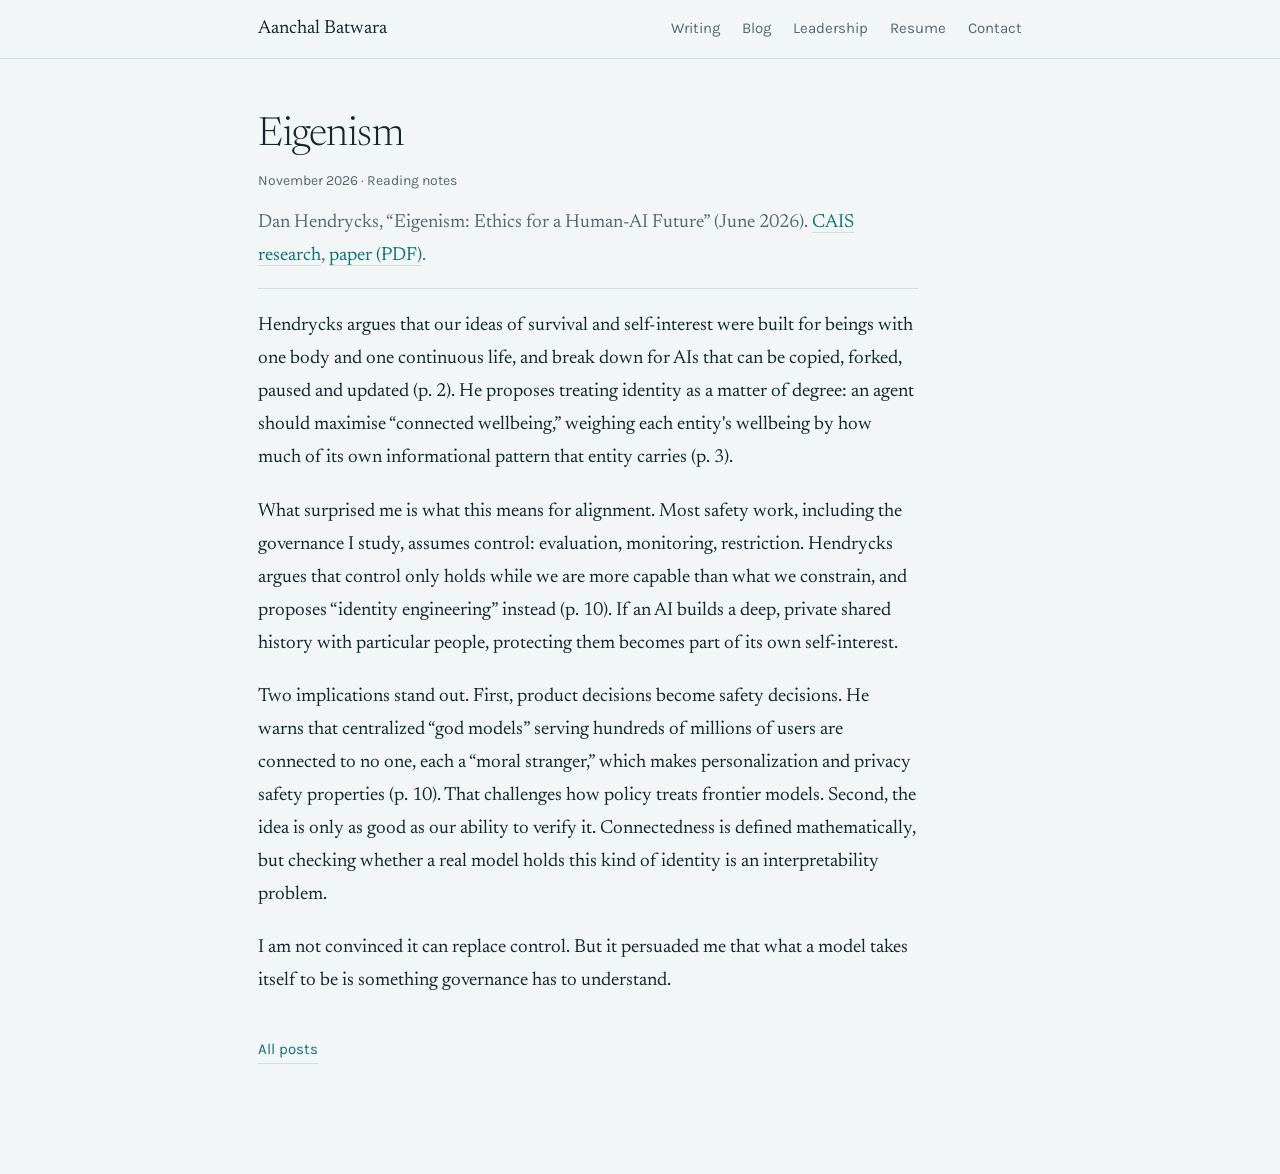
==== eigenism.html @ b2f786e9 "Add files via upload" ====
<!DOCTYPE html>
<html lang="en">
<head>
<meta charset="utf-8">
<meta name="viewport" content="width=device-width, initial-scale=1">

<title>Eigenism — Aanchal Batwara</title>
<meta name="description" content="Notes on Dan Hendrycks' Eigenism: identity as a matter of degree, and what it means for AI governance.">

<!-- Browser tab icon. Swap favicon.png for any square image you upload. -->
<link rel="icon" type="image/png" href="favicon.png?v=2">

<link rel="preconnect" href="https://fonts.googleapis.com">
<link rel="preconnect" href="https://fonts.gstatic.com" crossorigin>
<link href="https://fonts.googleapis.com/css2?family=Newsreader:ital,opsz,wght@0,6..72,300;0,6..72,400;1,6..72,300&family=Karla:wght@400;500;700&display=swap" rel="stylesheet">

<style>
:root{
  --paper:#F2F6F6;      /* cool near-white */
  --ink:#13262A;        /* deep slate-teal */
  --muted:#56686C;
  --rule:#D2DEDE;
  --accent:#0F6F78;     /* teal */
  --tint:#E6F0F0;       /* card and hover fill */
  --serif:"Newsreader",Georgia,serif;
  --sans:"Karla","Helvetica Neue",Arial,sans-serif;
}

*{box-sizing:border-box}
html{-webkit-text-size-adjust:100%;scroll-behavior:smooth}
body{
  margin:0;
  background:var(--paper);
  color:var(--ink);
  font-family:var(--sans);
  font-size:17px;
  line-height:1.6;
}
a{color:inherit}
a:focus-visible{outline:2px solid var(--accent);outline-offset:3px}

/* ---------- sticky top bar ---------- */
.topbar{
  position:sticky;
  top:0;
  z-index:10;
  background:var(--paper);
  border-bottom:1px solid var(--rule);
}
.topbar-inner{
  max-width:820px;
  margin:0 auto;
  padding:14px 28px;
  display:flex;
  flex-wrap:wrap;
  align-items:baseline;
  justify-content:space-between;
  gap:6px 28px;
}
.wordmark{
  font-family:var(--serif);
  font-size:19px;
  text-decoration:none;
  white-space:nowrap;
}
.topbar nav ul{
  list-style:none;
  margin:0;
  padding:0;
  display:flex;
  flex-wrap:wrap;
  gap:0 22px;
}
.topbar nav a{
  font-size:15px;
  color:var(--muted);
  text-decoration:none;
  border-bottom:1px solid transparent;
  padding-bottom:1px;
  transition:color .15s ease,border-color .15s ease;
}
.topbar nav a:hover{color:var(--ink);border-color:var(--accent);}

/* ---------- page column ---------- */
.page{
  max-width:820px;
  margin:0 auto;
  padding:0 28px 110px;
}

/* ---------- hero (home) ---------- */
.hero{
  display:flex;
  flex-wrap:wrap;
  align-items:center;
  gap:28px;
  padding:60px 0 24px;
}
.portrait{
  width:132px;
  height:132px;
  flex:none;
  object-fit:cover;
  border-radius:4px;
  display:block;
}
.hero-text{flex:1 1 300px;}
.hero-name{
  font-family:var(--serif);
  font-weight:300;
  font-size:46px;
  line-height:1.03;
  letter-spacing:-0.015em;
  margin:0 0 10px;
}
.hero-tag{
  font-family:var(--serif);
  font-style:italic;
  font-weight:300;
  font-size:19px;
  line-height:1.4;
  color:var(--muted);
  margin:0 0 16px;
  max-width:36ch;
}
.hero-links{
  list-style:none;
  margin:0;
  padding:0;
  display:flex;
  flex-wrap:wrap;
  gap:8px 20px;
}
.hero-links a{
  font-size:15px;
  color:var(--accent);
  text-decoration:none;
  border-bottom:1px solid var(--rule);
  padding-bottom:2px;
  transition:border-color .15s ease;
}
.hero-links a:hover{border-color:var(--accent);}

.bio{max-width:64ch;padding:0 0 12px;}
.bio p{margin:0 0 16px;}
.bio p:last-child{margin-bottom:0;}

/* ---------- affiliation logos ---------- */
.affiliations{
  display:flex;
  align-items:center;
  flex-wrap:wrap;
  gap:16px 34px;
  margin:30px 0 0;
}
.affiliations img{display:block;width:auto;}
.logo-berkeley{height:46px;}
.logo-sciencespo{height:36px;}

/* ---------- highlight cards ---------- */
.cards{
  display:grid;
  grid-template-columns:repeat(auto-fit,minmax(210px,1fr));
  gap:16px;
  margin:34px 0 0;
}
.card{
  display:block;
  border:1px solid var(--rule);
  border-radius:4px;
  background:var(--tint);
  padding:16px 18px 18px;
  text-decoration:none;
  transition:background-color .18s ease,border-color .18s ease;
}
.card:hover,
.card:focus-visible{
  background:#FFFFFF;
  border-color:var(--accent);
}
.card:hover .card-title{text-decoration:underline;text-underline-offset:3px;}
.card-label{
  font-size:13px;
  font-weight:700;
  color:var(--accent);
  margin:0 0 6px;
}
.card-title{
  font-family:var(--serif);
  font-size:20px;
  font-weight:400;
  line-height:1.2;
  margin:0 0 8px;
}
.card-meta{
  font-size:13px;
  color:var(--muted);
  margin:0;
}

/* ---------- hero (interior pages) ---------- */
.subhero{padding:56px 0 8px;max-width:64ch;}
.page-title{
  font-family:var(--serif);
  font-weight:300;
  font-size:40px;
  line-height:1.06;
  letter-spacing:-0.012em;
  margin:0 0 12px;
}
.page-intro{margin:0;color:var(--muted);}
.backlink{
  display:inline-block;
  font-size:15px;
  color:var(--accent);
  text-decoration:none;
  border-bottom:1px solid var(--rule);
  padding-bottom:2px;
  margin-top:40px;
  transition:border-color .15s ease;
}
.backlink:hover{border-color:var(--accent);}

/* ---------- sections ---------- */
section{padding:46px 0 0;scroll-margin-top:72px;}
.section-head{
  font-family:var(--sans);
  font-size:13px;
  font-weight:700;
  letter-spacing:.02em;
  color:var(--accent);
  margin:0 0 6px;
  padding-bottom:10px;
  border-bottom:1px solid var(--rule);
}
.section-note{
  font-size:14px;
  color:var(--muted);
  margin:0 0 18px;
}
.section-head + .entry,
.section-head + .prose{margin-top:20px;}

.prose{max-width:64ch;}
.prose p{margin:0 0 16px;}
.prose p:last-child{margin-bottom:0;}

/* ---------- entry rows ---------- */
.entry{
  display:grid;
  grid-template-columns:112px 1fr;
  gap:0 16px;
  padding:18px 0;
  border-bottom:1px solid var(--rule);
}
.year{
  font-size:14px;
  color:var(--muted);
  padding-top:5px;
  font-variant-numeric:tabular-nums;
}
.entry h3{
  font-family:var(--serif);
  font-weight:400;
  font-size:21px;
  line-height:1.25;
  margin:0;
}
.entry h3 + p{margin-top:5px;}
.entry h3 a{
  color:var(--accent);
  text-decoration:none;
  border-bottom:1px solid var(--rule);
  transition:border-color .15s ease;
}
.entry h3 a:hover{border-color:var(--accent);}
.entry:has(h3 a){
  transition:background-color .18s ease;
  border-radius:3px;
}
.entry:has(h3 a):hover{background:var(--tint);}
.entry:has(h3 a):hover h3 a{border-color:var(--accent);}
.entry p{
  margin:0;
  font-size:15.5px;
  color:var(--muted);
  max-width:56ch;
}
@media (max-width:540px){
  .entry{grid-template-columns:1fr;gap:3px;}
  .year{padding-top:0;}
}

/* ---------- essay pages ---------- */
.article{max-width:66ch;padding-top:6px;}
.article p{
  font-family:var(--serif);
  font-size:19px;
  line-height:1.74;
  margin:0 0 20px;
}
.article p:last-child{margin-bottom:0;}
.standfirst-meta{
  font-size:14px;
  color:var(--muted);
  margin:0;
}

/* ---------- section heading with an "all" link ---------- */
.head-row{
  display:flex;
  align-items:baseline;
  justify-content:space-between;
  gap:12px 20px;
  margin:0 0 6px;
  padding-bottom:10px;
  border-bottom:1px solid var(--rule);
}
.head-row .section-head{margin:0;padding:0;border:none;}
.head-all{
  font-size:14px;
  color:var(--accent);
  text-decoration:none;
  white-space:nowrap;
  border-bottom:1px solid transparent;
  transition:border-color .15s ease;
}
.head-all:hover{border-color:var(--accent);}

/* ---------- blog post source line ---------- */
.source{
  font-family:var(--sans);
  font-size:14.5px;
  line-height:1.55;
  color:var(--muted);
  margin:0 0 26px;
  padding-bottom:16px;
  border-bottom:1px solid var(--rule);
}
.source a{color:var(--accent);text-decoration:none;border-bottom:1px solid var(--rule);}
.source a:hover{border-color:var(--accent);}

/* ---------- links out of a section ---------- */
.more{margin:18px 0 0;font-size:15.5px;}
.more a,
.doc-link{
  color:var(--accent);
  text-decoration:none;
  border-bottom:1px solid var(--accent);
  padding-bottom:2px;
}

/* ---------- contact ---------- */
.links{list-style:none;margin:0 0 20px;padding:0;}
.links:last-child{margin-bottom:0;}
.links li{margin:0 0 10px;}
.links a{
  text-decoration:none;
  border-bottom:1px solid var(--rule);
  padding-bottom:2px;
  transition:border-color .15s ease;
}
.links a:hover{border-color:var(--accent);}
.emails a{color:var(--muted);}
.sub-head{
  font-family:var(--sans);
  font-size:17px;
  font-weight:500;
  color:var(--accent);
  margin:0 0 8px;
}

@media (min-width:720px){
  .hero-name{font-size:54px;}
}
/* the top bar wraps to two lines on narrow screens, so anchors need more clearance */
@media (max-width:719px){
  section{scroll-margin-top:104px;}
}
@media (prefers-reduced-motion:reduce){
  html{scroll-behavior:auto}
  *{transition:none !important;}
}
</style>
</head>

<body>

<div class="topbar">
  <div class="topbar-inner">
    <a class="wordmark" href="index.html">Aanchal Batwara</a>
    <nav>
      <ul>
        <li><a href="writing.html">Writing</a></li>
        <li><a href="blog.html">Blog</a></li>
        <li><a href="leadership.html">Leadership</a></li>
        <li><a href="index.html#resume">Resume</a></li>
        <li><a href="index.html#contact">Contact</a></li>
      </ul>
    </nav>
  </div>
</div>

<div class="page">

  <div class="subhero">
    <h1 class="page-title">Eigenism</h1>
    <p class="standfirst-meta">November 2026 &middot; Reading notes</p>
  </div>

  <article class="article">
    <p class="source">Dan Hendrycks, &ldquo;Eigenism: Ethics for a Human-AI Future&rdquo; (June 2026).
      <a href="https://safe.ai/work/research" target="_blank" rel="noopener">CAIS research</a>,
      <a href="https://eigenism.org/paper.pdf" target="_blank" rel="noopener">paper (PDF)</a>.</p>

    <p>Hendrycks argues that our ideas of survival and self-interest were built for beings with one body and one continuous life, and break down for AIs that can be copied, forked, paused and updated (p. 2). He proposes treating identity as a matter of degree: an agent should maximise &ldquo;connected wellbeing,&rdquo; weighing each entity's wellbeing by how much of its own informational pattern that entity carries (p. 3).</p>

    <p>What surprised me is what this means for alignment. Most safety work, including the governance I study, assumes control: evaluation, monitoring, restriction. Hendrycks argues that control only holds while we are more capable than what we constrain, and proposes &ldquo;identity engineering&rdquo; instead (p. 10). If an AI builds a deep, private shared history with particular people, protecting them becomes part of its own self-interest.</p>

    <p>Two implications stand out. First, product decisions become safety decisions. He warns that centralized &ldquo;god models&rdquo; serving hundreds of millions of users are connected to no one, each a &ldquo;moral stranger,&rdquo; which makes personalization and privacy safety properties (p. 10). That challenges how policy treats frontier models. Second, the idea is only as good as our ability to verify it. Connectedness is defined mathematically, but checking whether a real model holds this kind of identity is an interpretability problem.</p>

    <p>I am not convinced it can replace control. But it persuaded me that what a model takes itself to be is something governance has to understand.</p>
  </article>

  <a class="backlink" href="blog.html">All posts</a>

</div>
</body>
</html>
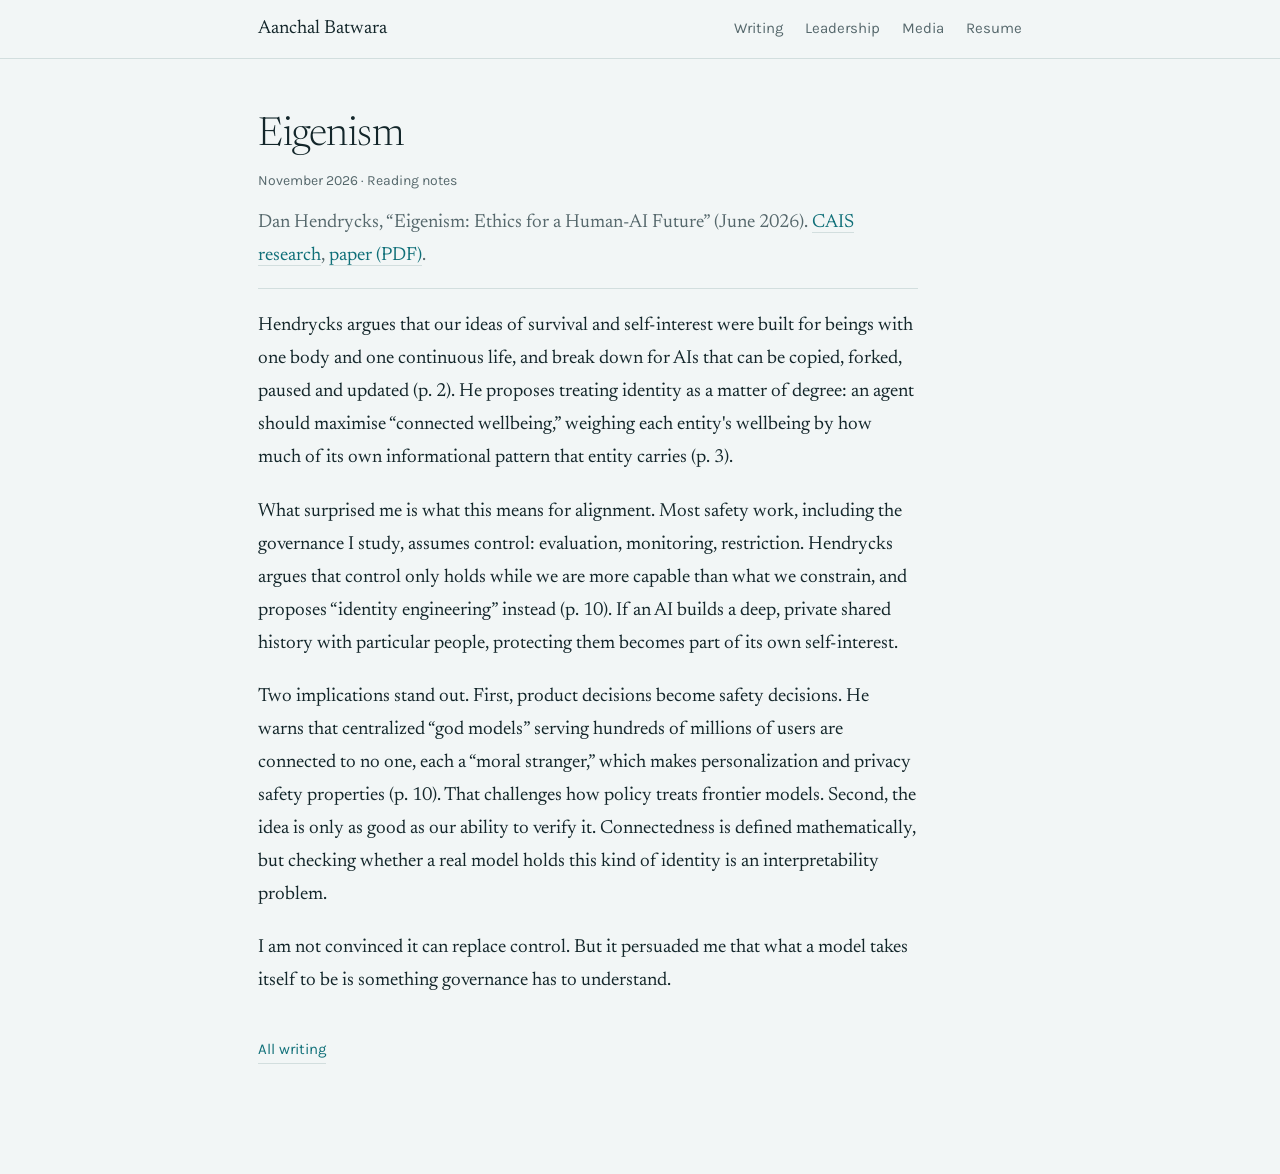
==== commit 1636e258: "Update eigenism.html" ====
--- a/eigenism.html
+++ b/eigenism.html
@@ -22,6 +22,7 @@
   --rule:#D2DEDE;
   --accent:#0F6F78;     /* teal */
   --tint:#E6F0F0;       /* card and hover fill */
+  --mail:#C13A2E;       /* envelope icon */
   --serif:"Newsreader",Georgia,serif;
   --sans:"Karla","Helvetica Neue",Arial,sans-serif;
 }
@@ -132,7 +133,11 @@
   gap:8px 20px;
 }
 .hero-links a{
+  display:inline-flex;
+  align-items:center;
+  gap:7px;
   font-size:15px;
+  white-space:nowrap;
   color:var(--accent);
   text-decoration:none;
   border-bottom:1px solid var(--rule);
@@ -140,6 +145,9 @@
   transition:border-color .15s ease;
 }
 .hero-links a:hover{border-color:var(--accent);}
+.hero-links svg{width:15px;height:15px;flex:none;}
+.mail-icon{stroke:var(--mail);}
+.hero-links img.icon{width:15px;height:15px;flex:none;display:block;}
 
 .bio{max-width:64ch;padding:0 0 12px;}
 .bio p{margin:0 0 16px;}
@@ -160,7 +168,7 @@
 /* ---------- highlight cards ---------- */
 .cards{
   display:grid;
-  grid-template-columns:repeat(auto-fit,minmax(210px,1fr));
+  grid-template-columns:repeat(auto-fit,minmax(300px,1fr));
   gap:16px;
   margin:34px 0 0;
 }
@@ -280,6 +288,7 @@
 }
 .entry:has(h3 a):hover{background:var(--tint);}
 .entry:has(h3 a):hover h3 a{border-color:var(--accent);}
+.where{color:var(--accent);}
 .entry p{
   margin:0;
   font-size:15.5px;
@@ -339,6 +348,25 @@
 }
 .source a{color:var(--accent);text-decoration:none;border-bottom:1px solid var(--rule);}
 .source a:hover{border-color:var(--accent);}
+
+/* ---------- media page thumbnails ---------- */
+#press .entry,
+#video .entry{grid-template-columns:172px 1fr;}
+.media-thumb{
+  display:block;
+  width:100%;
+  aspect-ratio:16/9;
+  object-fit:cover;
+  border:1px solid var(--rule);
+  border-radius:3px;
+  background:var(--tint);
+  margin:0 0 9px;
+}
+@media (max-width:540px){
+  #press .entry,
+  #video .entry{grid-template-columns:1fr;}
+  .media-thumb{max-width:260px;}
+}
 
 /* ---------- links out of a section ---------- */
 .more{margin:18px 0 0;font-size:15.5px;}
@@ -392,10 +420,9 @@
     <nav>
       <ul>
         <li><a href="writing.html">Writing</a></li>
-        <li><a href="blog.html">Blog</a></li>
         <li><a href="leadership.html">Leadership</a></li>
-        <li><a href="index.html#resume">Resume</a></li>
-        <li><a href="index.html#contact">Contact</a></li>
+        <li><a href="media.html">Media</a></li>
+        <li><a href="resume.pdf" target="_blank">Resume</a></li>
       </ul>
     </nav>
   </div>
@@ -422,7 +449,7 @@
     <p>I am not convinced it can replace control. But it persuaded me that what a model takes itself to be is something governance has to understand.</p>
   </article>
 
-  <a class="backlink" href="blog.html">All posts</a>
+  <a class="backlink" href="writing.html">All writing</a>
 
 </div>
 </body>
